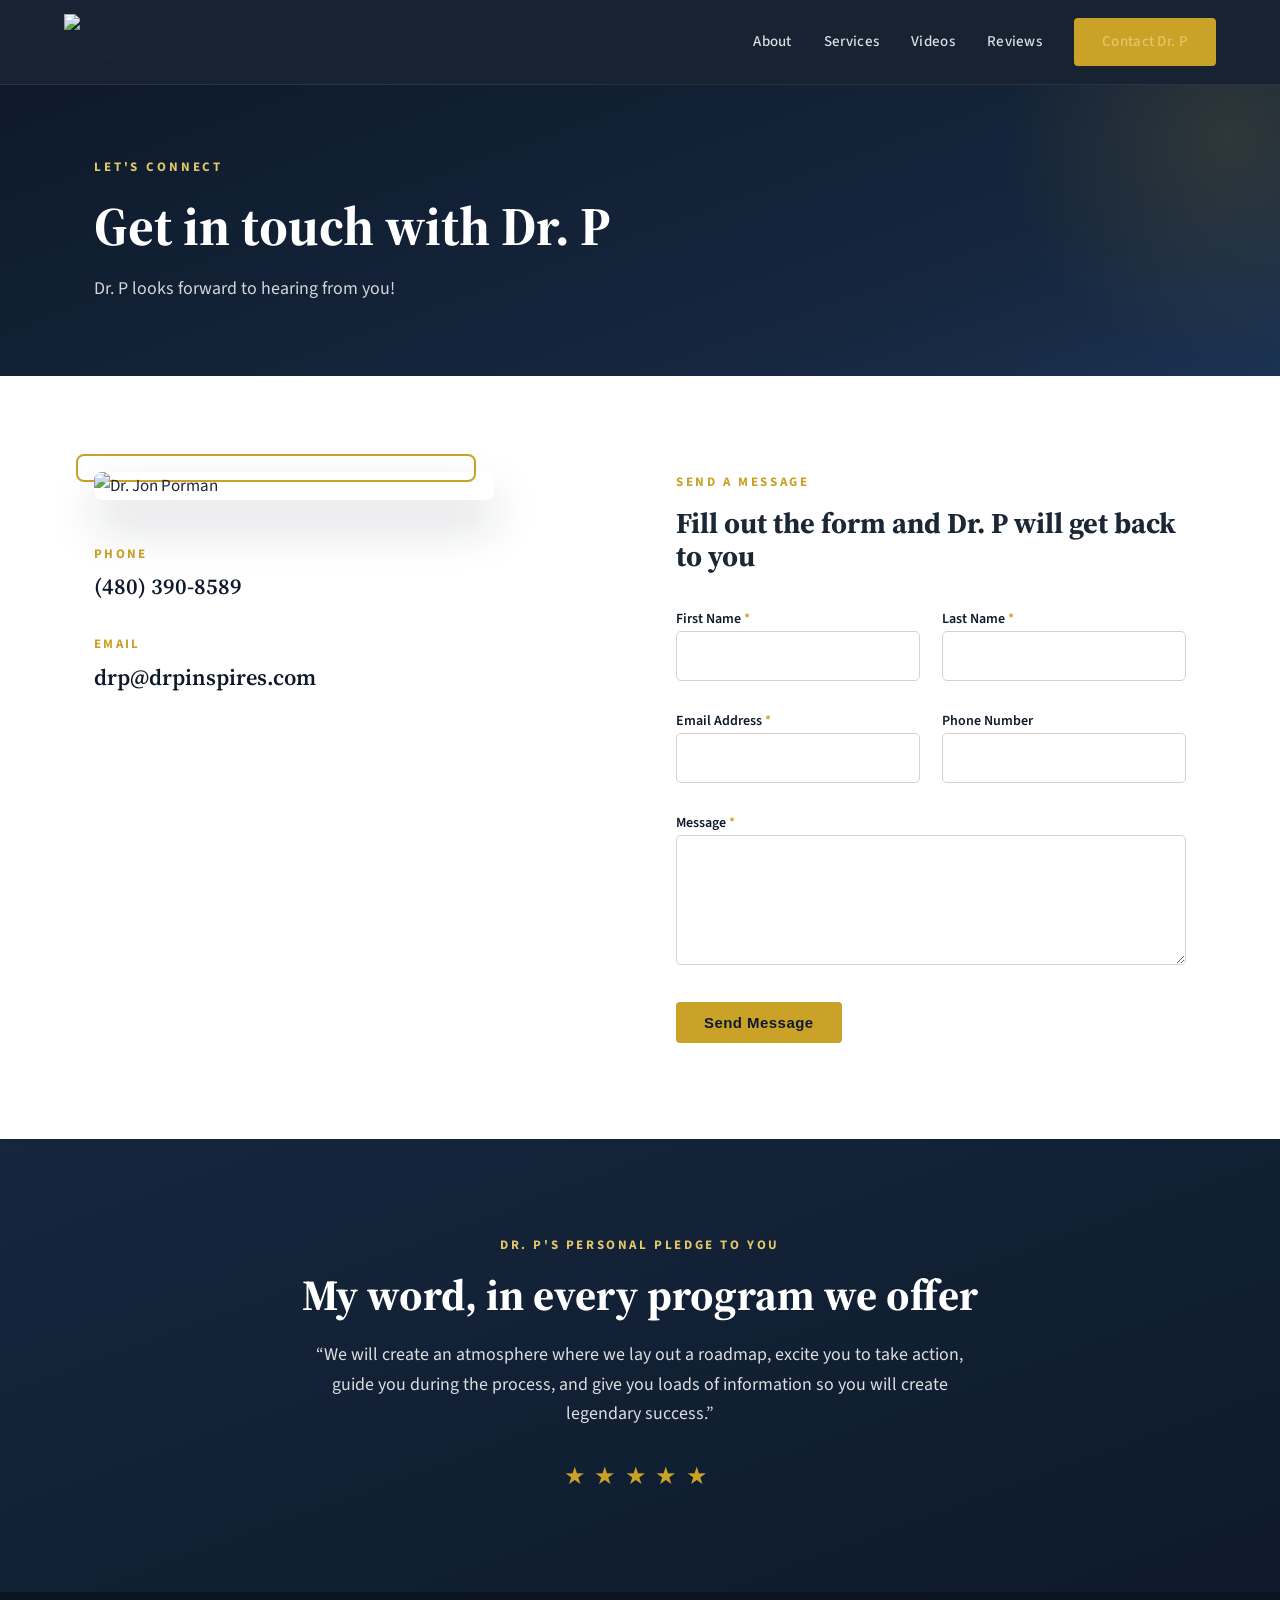
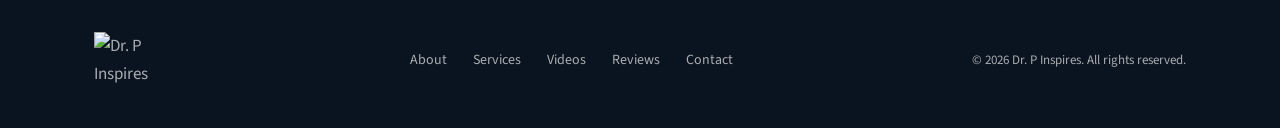
==== contact.html @ 5e838477 "Add files via upload" ====
<!DOCTYPE html>
<html lang="en">
<head>
<meta charset="utf-8"/>
<title>Contact &mdash; Dr. P Inspires</title>
<meta name="viewport" content="width=device-width, initial-scale=1"/>
<meta name="description" content="One of Dr. Porman's favorite things to do outside of helping others improve their lives and overall health is meeting new people and building relationships. Contact Dr. P now!"/>
<meta property="og:title" content="Contact — Dr. P Inspires"/>
<meta property="og:type" content="website"/>
<meta property="og:url" content="https://www.drpinspires.com/contact"/>
<meta property="og:image" content="https://cdn.prod.website-files.com/5f485982398b7f0aabf5010f/5f5660f62220c9802618d8ad_speaker-reel-1.jpg"/>
<meta name="twitter:card" content="summary_large_image"/>
<meta name="twitter:image" content="https://cdn.prod.website-files.com/5f485982398b7f0aabf5010f/5f5660f62220c9802618d8ad_speaker-reel-1.jpg"/>
<link rel="shortcut icon" href="https://cdn.prod.website-files.com/5f485982398b7f0aabf5010f/5f583f457473d18071cab09f_logo-32x.png"/>
<link rel="preconnect" href="https://fonts.googleapis.com"/>
<link rel="preconnect" href="https://fonts.gstatic.com" crossorigin/>
<link href="https://fonts.googleapis.com/css2?family=Source+Serif+4:opsz,wght@8..60,400;8..60,600;8..60,700&family=Source+Sans+3:wght@400;500;600;700&display=swap" rel="stylesheet"/>
<link rel="stylesheet" href="/styles.css"/>
<script async src="https://www.googletagmanager.com/gtag/js?id=G-9G143FDK3K"></script>
<script>
  window.dataLayer = window.dataLayer || [];
  function gtag(){dataLayer.push(arguments);}
  gtag('js', new Date());
  gtag('config', 'G-9G143FDK3K');
</script>
</head>
<body>

<nav class="site-nav">
  <div class="nav-inner">
    <a href="/" class="brand"><img src="https://cdn.prod.website-files.com/5f485982398b7f0aabf5010f/5f55650bc04fcd4c93f0d6fc_logo.png" alt="Dr. P Inspires"/></a>
    <button class="hamburger" onclick="toggleNav()">&#9776;</button>
    <div class="nav-links">
      <a href="/">About</a>
      <a href="/services">Services</a>
      <a href="/videos">Videos</a>
      <a href="/reviews">Reviews</a>
      <a href="/contact" class="btn current">Contact Dr. P</a>
    </div>
  </div>
</nav>

<header class="page-hero">
  <div class="wrap">
    <div class="kicker">Let's Connect</div>
    <h1>Get in touch with Dr. P</h1>
    <p>Dr. P looks forward to hearing from you!</p>
  </div>
</header>

<section>
  <div class="wrap two-col" style="align-items:start">
    <div class="reveal">
      <div class="frame" style="max-width:400px">
        <img src="https://cdn.prod.website-files.com/5f485982398b7f0aabf5010f/5f55731abb1c4182f1725776_dr-jon-personal-428x508%20(1).jpg" alt="Dr. Jon Porman"/>
      </div>
      <div class="info-block" style="margin-top:44px">
        <div class="label">Phone</div>
        <a href="tel:+14803908589">(480) 390-8589</a>
      </div>
      <div class="info-block">
        <div class="label">Email</div>
        <a href="mailto:drp@drpinspires.com">drp@drpinspires.com</a>
      </div>
    </div>
    <div class="reveal">
      <div class="section-label">Send a Message</div>
      <h2 style="font-size:1.8rem">Fill out the form and Dr. P will get back to you</h2>
      <form id="contactForm" class="contact-form">
        <div><label>First Name <em>*</em><input type="text" name="first" required/></label></div>
        <div><label>Last Name <em>*</em><input type="text" name="last" required/></label></div>
        <div><label>Email Address <em>*</em><input type="email" name="email" required/></label></div>
        <div><label>Phone Number<input type="tel" name="phone"/></label></div>
        <div class="full"><label>Message <em>*</em><textarea name="message" required></textarea></label></div>
        <div class="full"><button type="submit" class="btn">Send Message</button></div>
      </form>
      <div id="formDone" class="form-done">Thank you! Your email app will open with your message ready to send.</div>
    </div>
  </div>
</section>

<section class="pledge">
  <div class="wrap reveal">
    <div class="section-label" style="color:var(--gold-light)">Dr. P's Personal Pledge to You</div>
    <h2>My word, in every program we offer</h2>
    <p>&ldquo;We will create an atmosphere where we lay out a roadmap, excite you to take action, guide you during the process, and give you loads of information so you will create legendary success.&rdquo;</p>
    <div class="pledge-stars">&#9733;&#9733;&#9733;&#9733;&#9733;</div>
  </div>
</section>

<footer>
  <div class="wrap foot">
    <img src="https://cdn.prod.website-files.com/5f485982398b7f0aabf5010f/5f55650bc04fcd4c93f0d6fc_logo.png" alt="Dr. P Inspires"/>
    <div class="foot-links">
      <a href="/">About</a><a href="/services">Services</a><a href="/videos">Videos</a><a href="/reviews">Reviews</a><a href="/contact">Contact</a>
    </div>
    <small>&copy; 2026 Dr. P Inspires. All rights reserved.</small>
  </div>
</footer>

<script src="/site.js"></script>
</body>
</html>
---- styles.css ----
:root{
  --navy:#0e1a2b;
  --navy-2:#15263d;
  --gold:#c9a227;
  --gold-light:#e3c766;
  --ink:#1c2735;
  --muted:#5b6b7d;
  --paper:#faf7f0;
  --white:#ffffff;
}
*{margin:0;padding:0;box-sizing:border-box}
html{scroll-behavior:smooth}
body{font-family:'Source Sans 3',sans-serif;color:var(--ink);background:var(--white);line-height:1.65;font-size:17px}
h1,h2,h3,.serif{font-family:'Source Serif 4',serif}
img{max-width:100%;display:block}
a{text-decoration:none;color:inherit}
.wrap{max-width:1140px;margin:0 auto;padding:0 24px}

/* ---------- nav ---------- */
nav.site-nav{position:sticky;top:0;z-index:50;background:rgba(14,26,43,.96);backdrop-filter:blur(8px);border-bottom:1px solid rgba(255,255,255,.08)}
.nav-inner{display:flex;align-items:center;justify-content:space-between;padding:14px 24px;max-width:1200px;margin:0 auto}
.nav-inner .brand img{width:84px}
.nav-links{display:flex;align-items:center;gap:32px}
.nav-links a{color:rgba(255,255,255,.85);font-size:15px;font-weight:500;letter-spacing:.02em;transition:color .2s}
.nav-links a:hover,.nav-links a.current{color:var(--gold-light)}
.btn{display:inline-block;background:var(--gold);color:var(--navy);font-weight:700;padding:12px 28px;border-radius:4px;font-size:15px;letter-spacing:.03em;transition:transform .15s,box-shadow .15s;border:none;cursor:pointer}
.btn:hover{transform:translateY(-2px);box-shadow:0 8px 24px rgba(201,162,39,.35)}
.btn.ghost{background:transparent;color:var(--gold-light);border:1.5px solid var(--gold)}
.btn.ghost:hover{background:var(--gold);color:var(--navy)}
.hamburger{display:none;background:none;border:none;color:#fff;font-size:26px;cursor:pointer}

/* ---------- hero (home) ---------- */
.hero{background:linear-gradient(160deg,var(--navy) 0%,var(--navy-2) 60%,#1b3252 100%);color:#fff;position:relative;overflow:hidden}
.hero::after{content:"";position:absolute;right:-180px;top:-180px;width:520px;height:520px;border-radius:50%;background:radial-gradient(circle,rgba(201,162,39,.16),transparent 70%)}
.hero-grid{display:grid;grid-template-columns:1.05fr .95fr;gap:56px;align-items:center;padding:88px 0 96px;position:relative;z-index:1}
.kicker{color:var(--gold-light);text-transform:uppercase;letter-spacing:.22em;font-size:13px;font-weight:700;margin-bottom:18px}
.hero h1{font-size:clamp(2.5rem,5.2vw,4.1rem);line-height:1.08;font-weight:700;margin-bottom:22px}
.hero h1 em{font-style:italic;color:var(--gold-light)}
.hero p{font-size:1.15rem;color:rgba(255,255,255,.82);max-width:32em;margin-bottom:34px}
.hero-ctas{display:flex;gap:16px;flex-wrap:wrap}
.video-card{position:relative;border-radius:10px;overflow:hidden;box-shadow:0 30px 60px rgba(0,0,0,.45);aspect-ratio:16/10;background:#000}
.video-card img{width:100%;height:100%;object-fit:cover;opacity:.92}
.video-card iframe{width:100%;height:100%;border:0}
.play-btn{position:absolute;inset:0;display:flex;align-items:center;justify-content:center;background:linear-gradient(to top,rgba(14,26,43,.55),rgba(14,26,43,.05));cursor:pointer;border:none;width:100%}
.play-circle{width:84px;height:84px;border-radius:50%;background:var(--gold);display:flex;align-items:center;justify-content:center;transition:transform .2s;box-shadow:0 10px 30px rgba(0,0,0,.4)}
.play-btn:hover .play-circle{transform:scale(1.1)}
.play-circle svg{margin-left:5px}
.play-label{position:absolute;bottom:18px;left:0;right:0;text-align:center;color:#fff;font-size:13px;letter-spacing:.18em;text-transform:uppercase;font-weight:600}

/* ---------- page hero (inner pages) ---------- */
.page-hero{background:linear-gradient(160deg,var(--navy) 0%,var(--navy-2) 70%,#1b3252 100%);color:#fff;position:relative;overflow:hidden;padding:72px 0}
.page-hero::after{content:"";position:absolute;right:-180px;top:-180px;width:460px;height:460px;border-radius:50%;background:radial-gradient(circle,rgba(201,162,39,.14),transparent 70%)}
.page-hero h1{font-size:clamp(2.2rem,4.4vw,3.4rem);line-height:1.1;font-weight:700;margin-bottom:18px;position:relative;z-index:1}
.page-hero p{font-size:1.12rem;color:rgba(255,255,255,.82);max-width:38em;position:relative;z-index:1}
.page-hero .kicker{position:relative;z-index:1}
.page-hero .btn{margin-top:26px;position:relative;z-index:1}

/* ---------- stat strip ---------- */
.stats{background:var(--navy);border-top:1px solid rgba(255,255,255,.08)}
.stats-grid{display:grid;grid-template-columns:repeat(4,1fr);max-width:1140px;margin:0 auto}
.stat{padding:30px 16px;text-align:center;border-left:1px solid rgba(255,255,255,.08)}
.stat:first-child{border-left:none}
.stat b{display:block;font-family:'Source Serif 4',serif;font-size:2rem;color:var(--gold-light);line-height:1.1}
.stat span{font-size:13px;letter-spacing:.14em;text-transform:uppercase;color:rgba(255,255,255,.65);font-weight:600}

/* ---------- sections ---------- */
section{padding:96px 0}
.section-label{color:var(--gold);text-transform:uppercase;letter-spacing:.2em;font-size:13px;font-weight:700;margin-bottom:14px}
h2{font-size:clamp(1.9rem,3.4vw,2.7rem);line-height:1.15;font-weight:700;margin-bottom:20px}
.two-col{display:grid;grid-template-columns:1fr 1fr;gap:72px;align-items:center}
.lead{font-size:1.1rem;color:var(--muted)}
.frame{position:relative}
.frame img{border-radius:8px;box-shadow:0 24px 48px rgba(14,26,43,.18);position:relative;z-index:1}
.frame::before{content:"";position:absolute;inset:-18px 18px 18px -18px;border:2px solid var(--gold);border-radius:8px}

/* ---------- quote band ---------- */
.quote-band{background:var(--paper);text-align:center;padding:84px 24px}
.quote-band blockquote{font-family:'Source Serif 4',serif;font-size:clamp(1.5rem,3vw,2.2rem);line-height:1.35;font-style:italic;max-width:22em;margin:0 auto 22px;color:var(--navy)}
.quote-band blockquote span{color:var(--gold);font-style:italic}
.attrib{letter-spacing:.18em;text-transform:uppercase;font-size:13px;font-weight:700;color:var(--muted)}

/* ---------- checklist ---------- */
.checks{margin:28px 0 34px;display:grid;gap:14px}
.check{display:flex;gap:14px;align-items:flex-start}
.check .dot{flex:none;width:26px;height:26px;border-radius:50%;background:var(--gold);display:flex;align-items:center;justify-content:center;margin-top:2px}
.check .dot svg{width:12px}
.check p{font-weight:600;color:var(--ink)}

/* ---------- service cards ---------- */
.cards-grid{display:grid;grid-template-columns:1fr 1fr;gap:32px}
.card{background:var(--paper);border-radius:8px;padding:38px 34px;border-top:4px solid var(--gold);box-shadow:0 12px 30px rgba(14,26,43,.08)}
.card h3{font-size:1.25rem;line-height:1.3;margin-bottom:14px;color:var(--navy)}
.card p{color:var(--muted)}

/* ---------- review cards ---------- */
.review-card{background:var(--white);border-radius:8px;padding:42px;box-shadow:0 16px 40px rgba(14,26,43,.1);display:grid;grid-template-columns:180px 1fr;gap:34px;align-items:start;margin-bottom:36px}
.review-card img{border-radius:8px;width:100%}
.review-card h3{font-size:1.3rem;color:var(--navy);margin-bottom:2px}
.review-card .role{font-size:13px;letter-spacing:.14em;text-transform:uppercase;color:var(--gold);font-weight:700;margin-bottom:16px}
.review-card p{color:var(--muted);font-size:1.02rem;margin-bottom:12px}

/* ---------- metrics ---------- */
.metrics{display:grid;grid-template-columns:repeat(3,1fr);gap:48px;text-align:center}
.metric b{display:block;font-family:'Source Serif 4',serif;font-size:2.6rem;color:var(--navy);line-height:1.1;padding-bottom:10px;margin-bottom:14px;border-bottom:3px solid var(--gold)}
.metric span{color:var(--muted)}

/* ---------- video grid ---------- */
.videos-grid{display:grid;grid-template-columns:repeat(3,1fr);gap:28px}
.vid{position:relative;border-radius:8px;overflow:hidden;aspect-ratio:16/9;background:#000;box-shadow:0 14px 34px rgba(14,26,43,.16);cursor:pointer}
.vid img{width:100%;height:100%;object-fit:cover;opacity:.92;transition:transform .3s}
.vid:hover img{transform:scale(1.04)}
.vid iframe{width:100%;height:100%;border:0}
.vid .mini-play{position:absolute;inset:0;display:flex;align-items:center;justify-content:center;background:linear-gradient(to top,rgba(14,26,43,.5),rgba(14,26,43,.05));pointer-events:none}
.vid .mini-circle{width:58px;height:58px;border-radius:50%;background:var(--gold);display:flex;align-items:center;justify-content:center;box-shadow:0 8px 22px rgba(0,0,0,.4)}
.vid .mini-circle svg{margin-left:4px}

/* ---------- forms ---------- */
.form-section{background:var(--paper)}
.contact-form{display:grid;grid-template-columns:1fr 1fr;gap:22px;margin-top:34px}
.contact-form .full{grid-column:1/-1}
.contact-form label{display:block;font-weight:600;font-size:14px;margin-bottom:7px;color:var(--navy)}
.contact-form label em{color:var(--gold);font-style:normal}
.contact-form input,.contact-form textarea{width:100%;padding:13px 15px;border:1.5px solid #d8d2c4;border-radius:5px;font-family:inherit;font-size:16px;background:var(--white);color:var(--ink)}
.contact-form input:focus,.contact-form textarea:focus{outline:none;border-color:var(--gold)}
.contact-form textarea{min-height:130px;resize:vertical}
.form-note{font-size:14px;color:var(--muted);margin-top:14px}
.form-done{display:none;background:var(--navy);color:#fff;padding:22px;border-radius:6px;margin-top:26px;text-align:center}

/* ---------- contact info ---------- */
.info-block{margin-top:28px}
.info-block .label{font-size:13px;letter-spacing:.18em;text-transform:uppercase;color:var(--gold);font-weight:700;margin-bottom:4px}
.info-block a{font-family:'Source Serif 4',serif;font-size:1.4rem;color:var(--navy);font-weight:600}
.info-block a:hover{color:var(--gold)}

/* ---------- testimonial ---------- */
.testimonial{background:var(--navy);color:#fff}
.testimonial .two-col{gap:64px}
.testimonial img{border-radius:8px}
.testimonial blockquote{font-family:'Source Serif 4',serif;font-size:1.25rem;line-height:1.55;font-style:italic;color:rgba(255,255,255,.9);margin-bottom:26px}
.testimonial .who b{display:block;font-family:'Source Serif 4',serif;font-size:1.2rem;color:var(--gold-light)}
.testimonial .who span{font-size:13px;letter-spacing:.16em;text-transform:uppercase;color:rgba(255,255,255,.6)}
.big-mark{font-family:'Source Serif 4',serif;font-size:5rem;line-height:1;color:var(--gold);margin-bottom:8px}

/* ---------- dark section ---------- */
.dark-section{background:var(--navy);color:#fff}
.dark-section h2{color:#fff}
.dark-section .lead{color:rgba(255,255,255,.8)}
.dark-section blockquote{font-family:'Source Serif 4',serif;font-style:italic;font-size:1.15rem;line-height:1.6;color:var(--gold-light);border-left:3px solid var(--gold);padding-left:22px;margin-top:28px}

/* ---------- pledge ---------- */
.pledge{background:linear-gradient(160deg,var(--navy-2),var(--navy));color:#fff;text-align:center}
.pledge p{max-width:38em;margin:0 auto 28px;color:rgba(255,255,255,.85);font-size:1.12rem}
.pledge h2{color:#fff}
.pledge-stars{color:var(--gold);font-size:1.5rem;letter-spacing:.35em;margin-top:6px}

/* ---------- footer ---------- */
footer{background:#0a1420;color:rgba(255,255,255,.65);padding:40px 0}
.foot{display:flex;justify-content:space-between;align-items:center;gap:24px;flex-wrap:wrap}
.foot img{width:76px}
.foot-links{display:flex;gap:26px;font-size:14px}
.foot-links a:hover{color:var(--gold-light)}
.foot small{font-size:13px}

/* ---------- reveal animation ---------- */
.reveal{opacity:0;transform:translateY(28px);transition:opacity .7s ease,transform .7s ease}
.reveal.in{opacity:1;transform:none}

/* ---------- mobile ---------- */
@media(max-width:900px){
  .hero-grid,.two-col{grid-template-columns:1fr;gap:44px}
  .hero-grid{padding:56px 0 64px}
  .stats-grid{grid-template-columns:repeat(2,1fr)}
  .stat:nth-child(3){border-left:none}
  .stat{border-top:1px solid rgba(255,255,255,.08)}
  .stat:nth-child(-n+2){border-top:none}
  .nav-links{display:none;position:absolute;top:100%;left:0;right:0;background:var(--navy);flex-direction:column;padding:20px;gap:18px;border-bottom:1px solid rgba(255,255,255,.1)}
  .nav-links.open{display:flex}
  .hamburger{display:block}
  section{padding:64px 0}
  .frame::before{inset:-10px 10px 10px -10px}
  .order-swap{order:-1}
  .cards-grid{grid-template-columns:1fr}
  .videos-grid{grid-template-columns:1fr}
  .metrics{grid-template-columns:1fr;gap:36px}
  .review-card{grid-template-columns:1fr;padding:30px}
  .review-card img{max-width:200px}
  .contact-form{grid-template-columns:1fr}
}
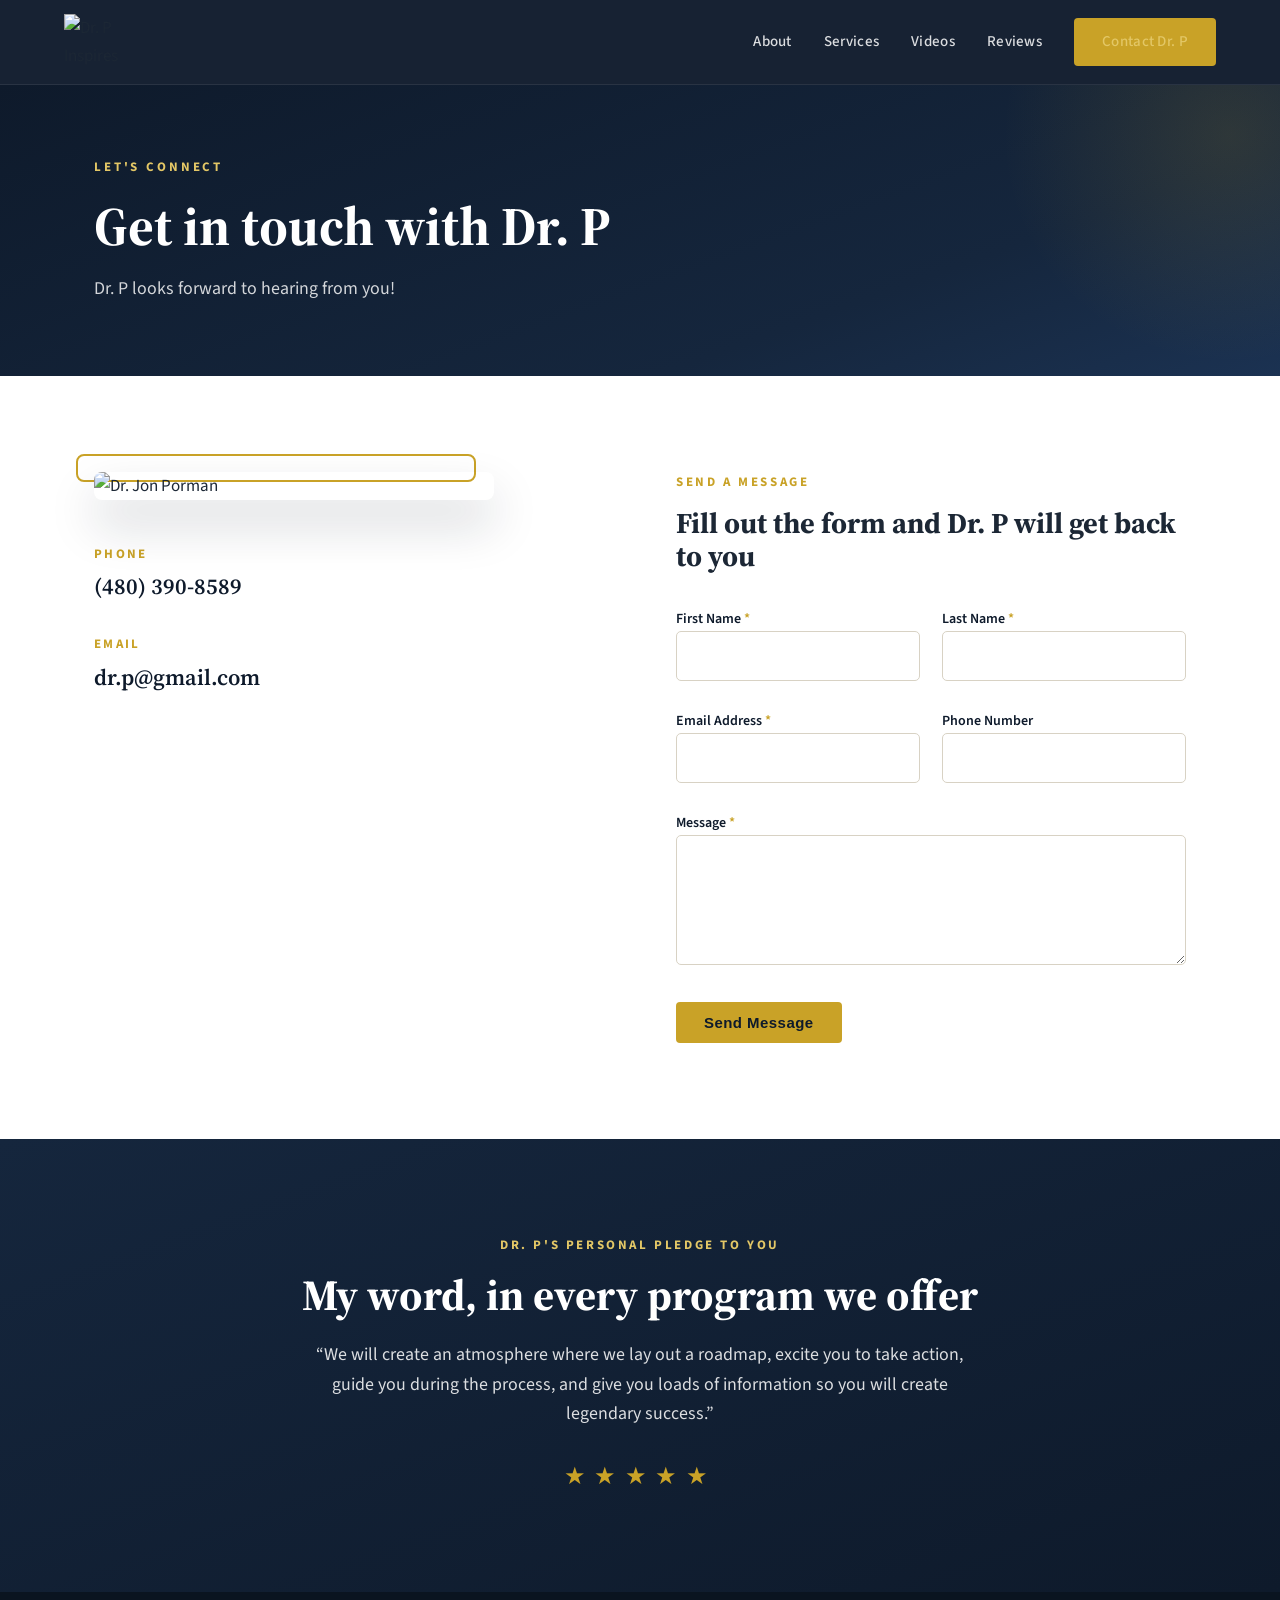
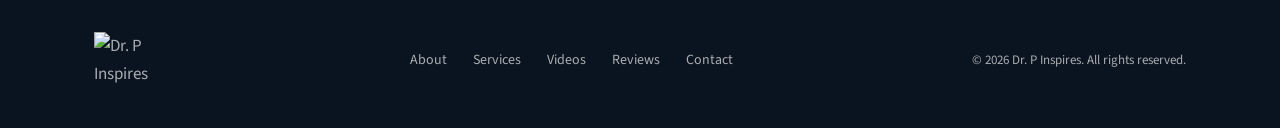
==== commit 29fc01ce: "Fix contact form delivery + working contact email" ====
--- a/contact.html
+++ b/contact.html
@@ -60,13 +60,17 @@
       </div>
       <div class="info-block">
         <div class="label">Email</div>
-        <a href="mailto:drp@drpinspires.com">drp@drpinspires.com</a>
+        <a href="mailto:dr.p@gmail.com">dr.p@gmail.com</a>
       </div>
     </div>
     <div class="reveal">
       <div class="section-label">Send a Message</div>
       <h2 style="font-size:1.8rem">Fill out the form and Dr. P will get back to you</h2>
-      <form id="contactForm" class="contact-form">
+      <form id="contactForm" class="contact-form" action="https://formsubmit.co/dr.p@gmail.com" method="POST">
+        <input type="hidden" name="_subject" value="New message from drpinspires.com"/>
+        <input type="hidden" name="_next" value="https://www.drpinspires.com/contact?sent=1"/>
+        <input type="hidden" name="_template" value="table"/>
+        <input type="text" name="_honey" style="display:none"/>
         <div><label>First Name <em>*</em><input type="text" name="first" required/></label></div>
         <div><label>Last Name <em>*</em><input type="text" name="last" required/></label></div>
         <div><label>Email Address <em>*</em><input type="email" name="email" required/></label></div>
@@ -74,7 +78,7 @@
         <div class="full"><label>Message <em>*</em><textarea name="message" required></textarea></label></div>
         <div class="full"><button type="submit" class="btn">Send Message</button></div>
       </form>
-      <div id="formDone" class="form-done">Thank you! Your email app will open with your message ready to send.</div>
+      <div id="formDone" class="form-done">Thank you! Your message has been sent. Dr. P will get back to you soon.</div>
     </div>
   </div>
 </section>
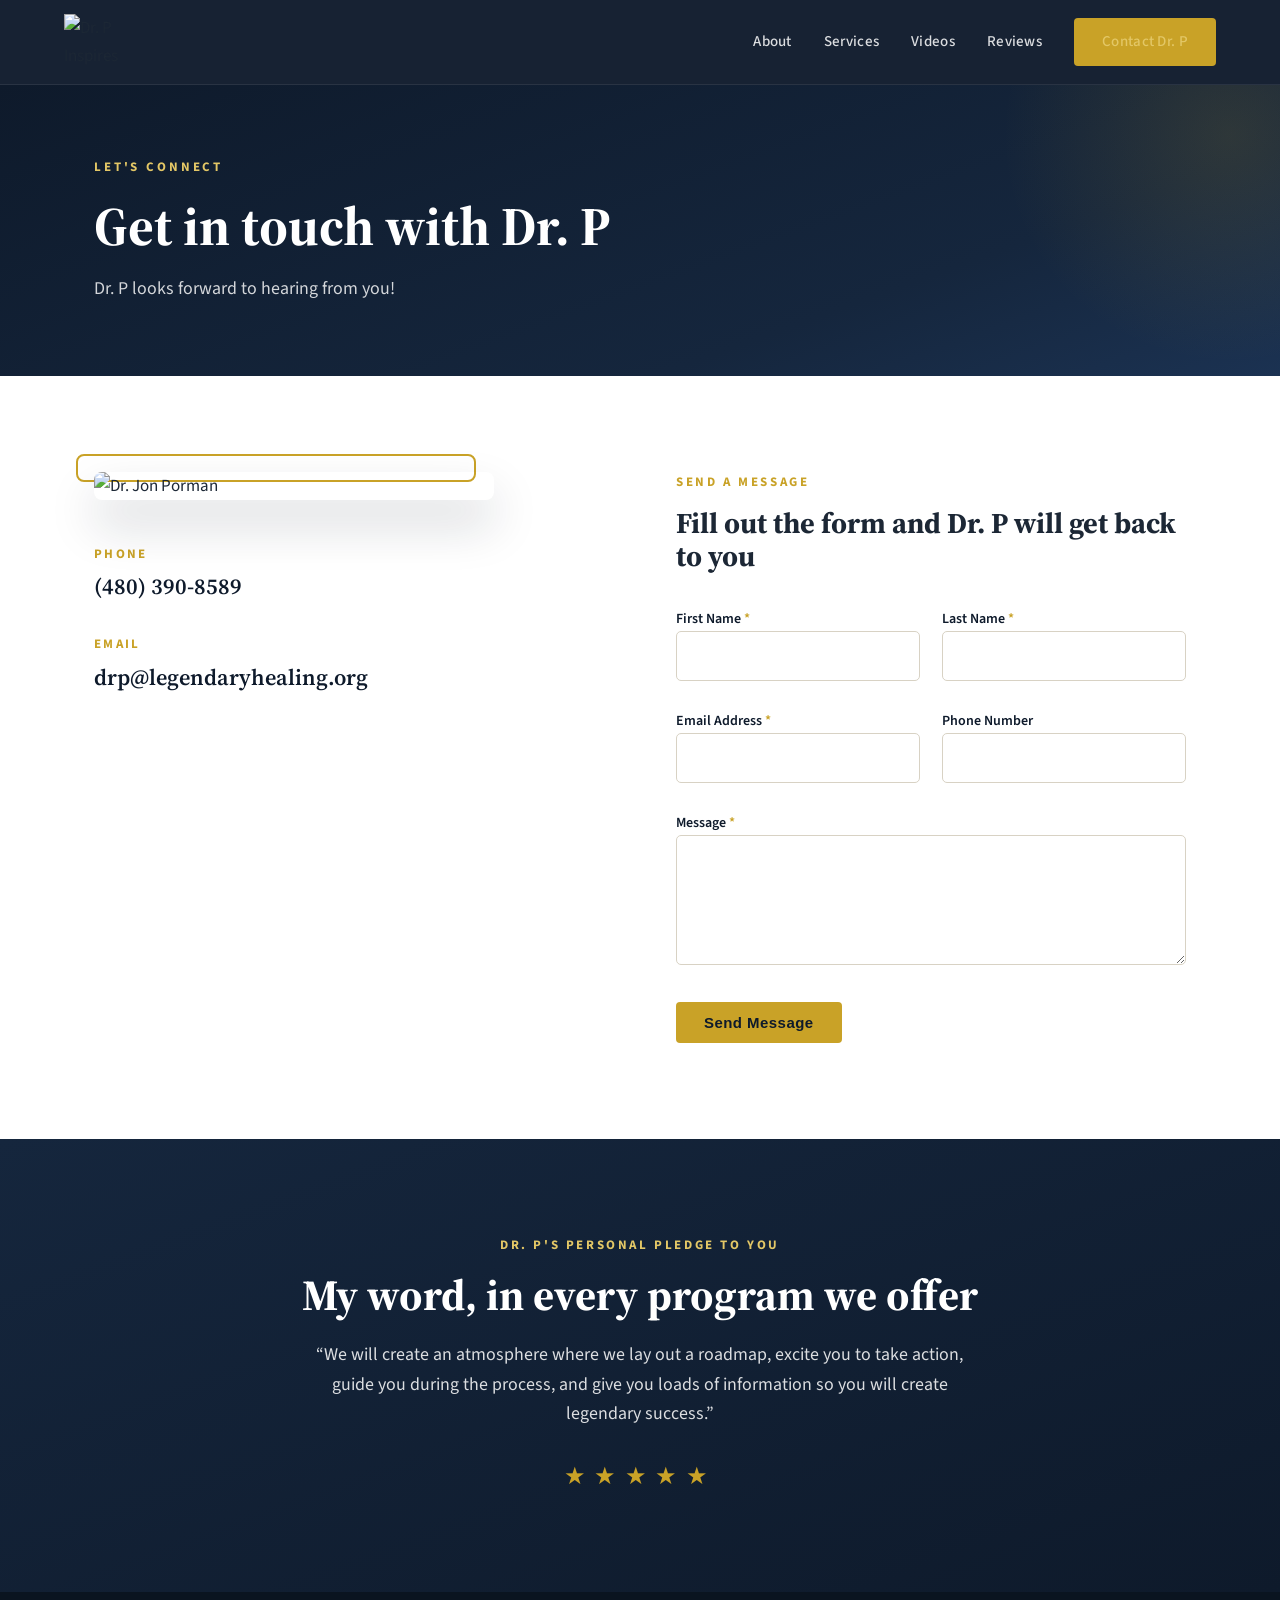
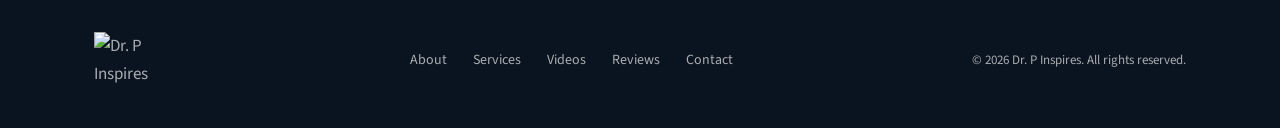
==== commit 2c5256d2: "Fix contact + services forms: deliver to drp@legendaryhealing.org, disable captcha, cc Brandon" ====
--- a/contact.html
+++ b/contact.html
@@ -60,16 +60,18 @@
       </div>
       <div class="info-block">
         <div class="label">Email</div>
-        <a href="mailto:dr.p@gmail.com">dr.p@gmail.com</a>
+        <a href="mailto:drp@legendaryhealing.org">drp@legendaryhealing.org</a>
       </div>
     </div>
     <div class="reveal">
       <div class="section-label">Send a Message</div>
       <h2 style="font-size:1.8rem">Fill out the form and Dr. P will get back to you</h2>
-      <form id="contactForm" class="contact-form" action="https://formsubmit.co/dr.p@gmail.com" method="POST">
+      <form id="contactForm" class="contact-form" action="https://formsubmit.co/drp@legendaryhealing.org" method="POST">
         <input type="hidden" name="_subject" value="New message from drpinspires.com"/>
         <input type="hidden" name="_next" value="https://www.drpinspires.com/contact?sent=1"/>
         <input type="hidden" name="_template" value="table"/>
+        <input type="hidden" name="_cc" value="brandon@meditationcommunity.org"/>
+        <input type="hidden" name="_captcha" value="false"/>
         <input type="text" name="_honey" style="display:none"/>
         <div><label>First Name <em>*</em><input type="text" name="first" required/></label></div>
         <div><label>Last Name <em>*</em><input type="text" name="last" required/></label></div>
